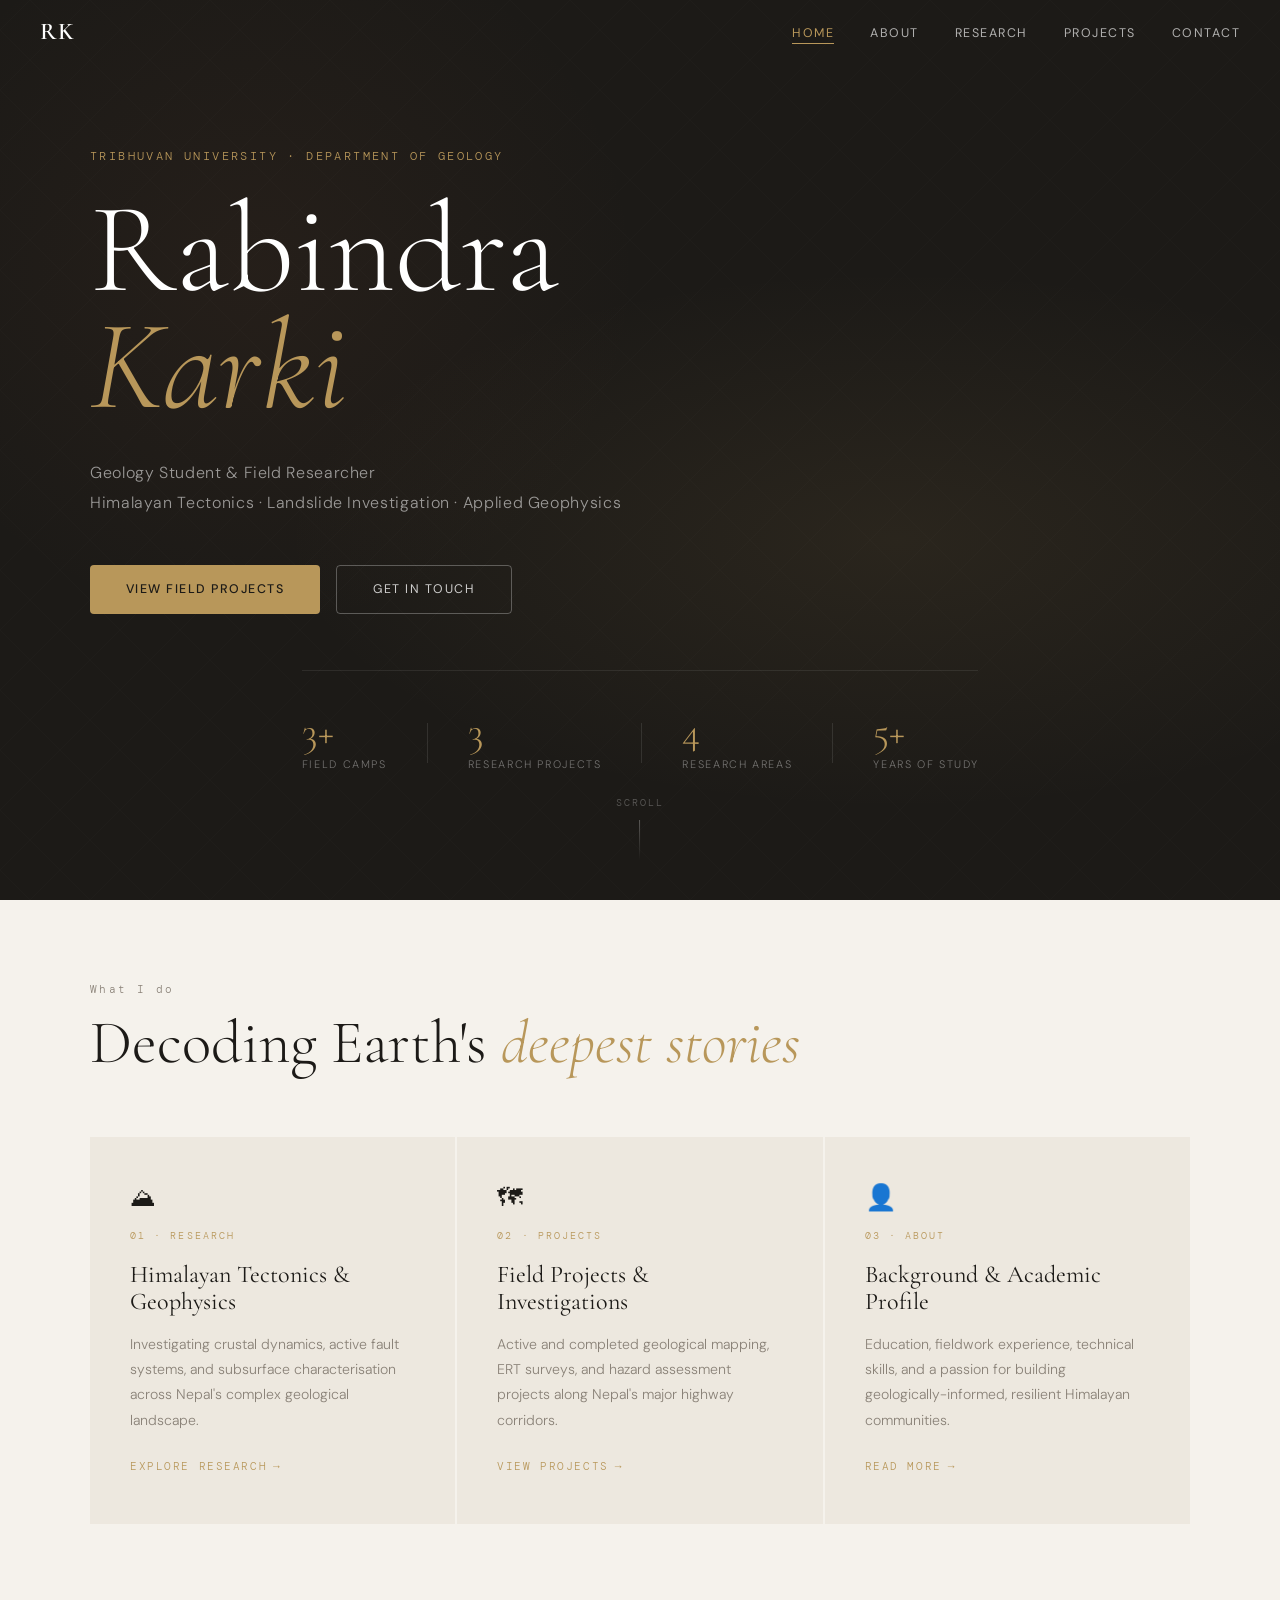
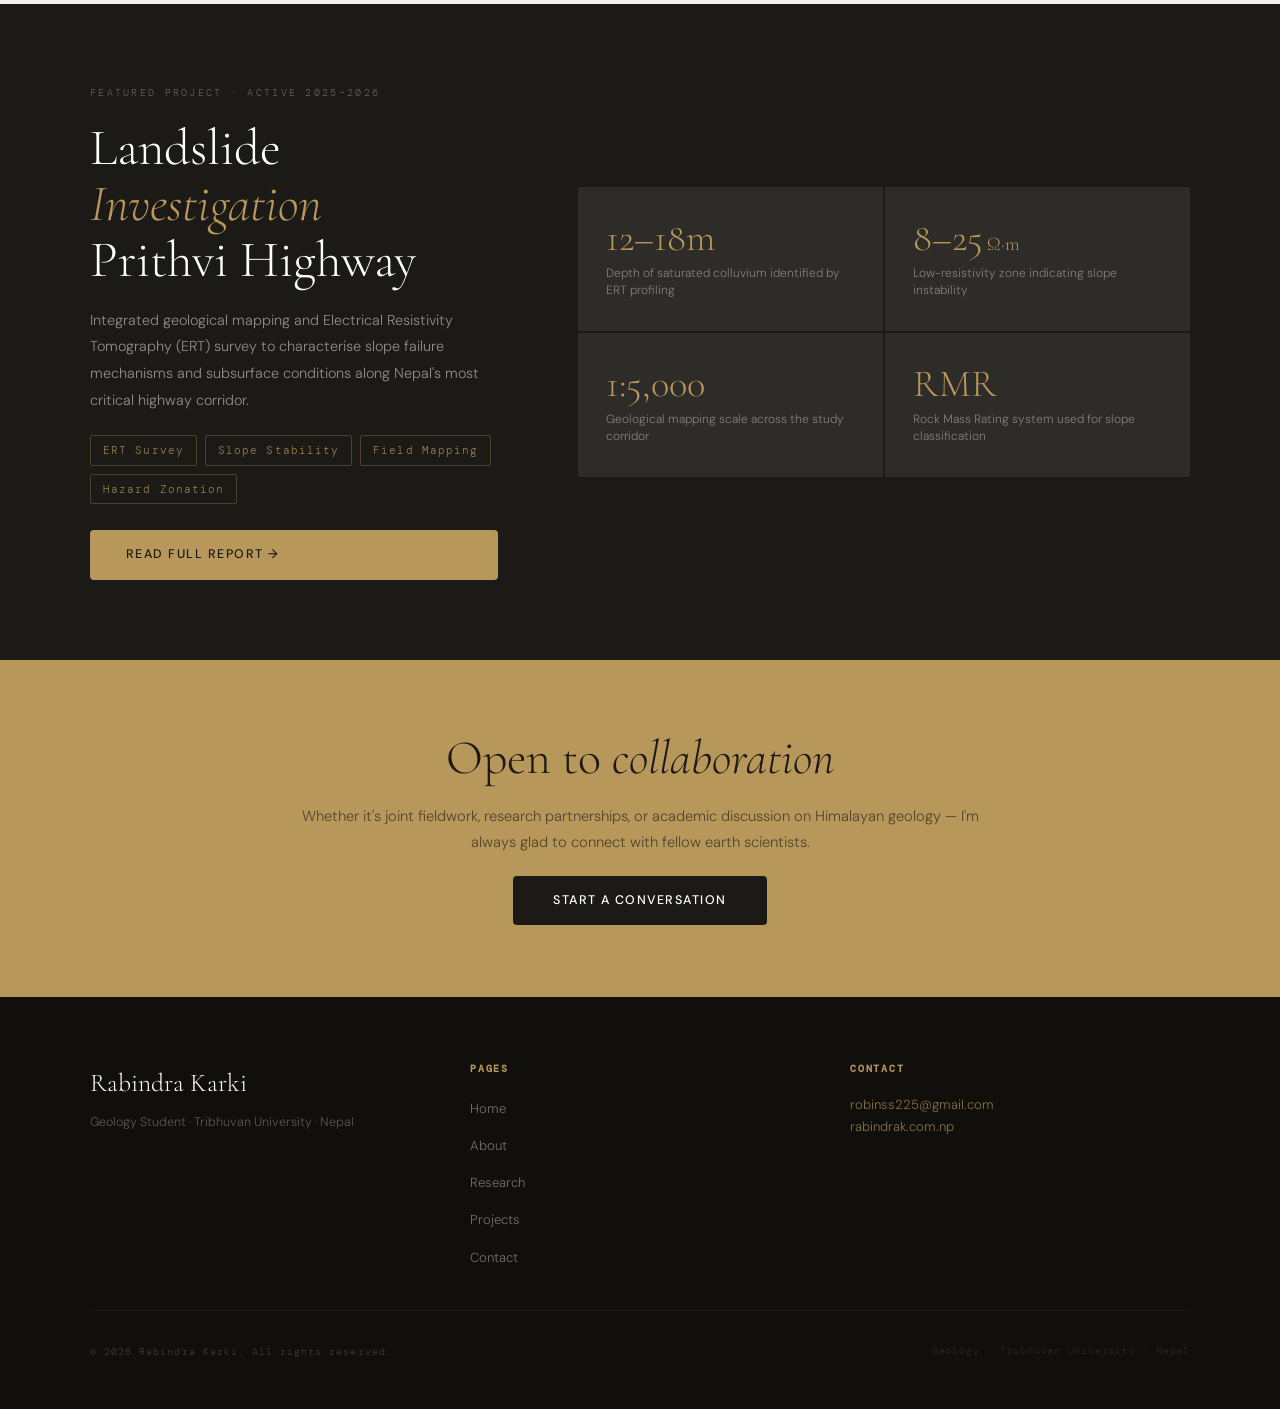
==== Website/index.html @ 02a3b2d4 "Uploaded codes" ====
<!DOCTYPE html>
<html lang="en">
<head>
  <meta charset="UTF-8" />
  <meta name="viewport" content="width=device-width, initial-scale=1.0" />
  <title>Rabindra Karki — Geologist & Researcher</title>
  <link rel="stylesheet" href="style.css" />
  <link rel="preconnect" href="https://fonts.googleapis.com" />
  <link rel="preconnect" href="https://fonts.gstatic.com" crossorigin />
  <link href="https://fonts.googleapis.com/css2?family=Cormorant+Garamond:ital,wght@0,300;0,400;0,600;1,300;1,400&family=DM+Sans:wght@300;400;500&family=DM+Mono:wght@400&display=swap" rel="stylesheet" />
</head>
<body>

  <!-- NAV -->
  <nav id="navbar">
    <a href="index.html" class="nav-logo">RK</a>
    <ul class="nav-links">
      <li><a href="index.html" class="active">Home</a></li>
      <li><a href="about.html">About</a></li>
      <li><a href="research.html">Research</a></li>
      <li><a href="projects.html">Projects</a></li>
      <li><a href="contact.html">Contact</a></li>
    </ul>
    <button class="menu-toggle" id="menuToggle"><span></span><span></span><span></span></button>
  </nav>
  <div class="mobile-menu" id="mobileMenu">
    <ul>
      <li><a href="index.html" class="mobile-link active">Home</a></li>
      <li><a href="about.html" class="mobile-link">About</a></li>
      <li><a href="research.html" class="mobile-link">Research</a></li>
      <li><a href="projects.html" class="mobile-link">Projects</a></li>
      <li><a href="contact.html" class="mobile-link">Contact</a></li>
    </ul>
  </div>

  <!-- HERO -->
  <section id="hero">
    <div class="hero-bg"><div class="geo-pattern"></div></div>
    <div class="hero-content">
      <span class="hero-tag reveal">Tribhuvan University · Department of Geology</span>
      <h1 class="reveal">
        <span class="name-line">Rabindra</span>
        <span class="name-line italic">Karki</span>
      </h1>
      <p class="hero-sub reveal">Geology Student &amp; Field Researcher<br>Himalayan Tectonics · Landslide Investigation · Applied Geophysics</p>
      <div class="hero-cta reveal">
        <a href="projects.html" class="btn-primary">View Field Projects</a>
        <a href="contact.html" class="btn-ghost">Get in Touch</a>
      </div>
    </div>
    <div class="hero-scroll">
      <span>Scroll</span>
      <div class="scroll-line"></div>
    </div>
    <div class="hero-stat-bar reveal">
      <div class="stat"><span class="stat-num">3+</span><span class="stat-label">Field Camps</span></div>
      <div class="stat-divider"></div>
      <div class="stat"><span class="stat-num">3</span><span class="stat-label">Research Projects</span></div>
      <div class="stat-divider"></div>
      <div class="stat"><span class="stat-num">4</span><span class="stat-label">Research Areas</span></div>
      <div class="stat-divider"></div>
      <div class="stat"><span class="stat-num">5+</span><span class="stat-label">Years of Study</span></div>
    </div>
  </section>

  <!-- SUMMARY CARDS -->
  <section style="background:var(--cream); padding:80px 40px;">
    <div class="section-inner">
      <div class="section-header reveal">
        <span class="section-num">What I do</span>
        <h2 class="section-heading">Decoding Earth's <em>deepest stories</em></h2>
      </div>
      <div class="summary-grid">
        <a href="research.html" class="summary-card reveal">
          <span class="summary-card-icon">⛰</span>
          <span class="summary-card-num">01 · Research</span>
          <h3>Himalayan Tectonics &amp; Geophysics</h3>
          <p>Investigating crustal dynamics, active fault systems, and subsurface characterisation across Nepal's complex geological landscape.</p>
          <span class="summary-card-link">Explore Research <span>→</span></span>
        </a>
        <a href="projects.html" class="summary-card reveal">
          <span class="summary-card-icon">🗺</span>
          <span class="summary-card-num">02 · Projects</span>
          <h3>Field Projects &amp; Investigations</h3>
          <p>Active and completed geological mapping, ERT surveys, and hazard assessment projects along Nepal's major highway corridors.</p>
          <span class="summary-card-link">View Projects <span>→</span></span>
        </a>
        <a href="about.html" class="summary-card reveal">
          <span class="summary-card-icon">👤</span>
          <span class="summary-card-num">03 · About</span>
          <h3>Background &amp; Academic Profile</h3>
          <p>Education, fieldwork experience, technical skills, and a passion for building geologically-informed, resilient Himalayan communities.</p>
          <span class="summary-card-link">Read More <span>→</span></span>
        </a>
      </div>
    </div>
  </section>

  <!-- FEATURED PROJECT -->
  <div class="featured-project">
    <div class="featured-project-inner">
      <div class="featured-project-meta reveal">
        <span class="featured-label">Featured Project · Active 2025–2026</span>
        <h2>Landslide <em>Investigation</em><br>Prithvi Highway</h2>
        <p class="featured-project-desc">Integrated geological mapping and Electrical Resistivity Tomography (ERT) survey to characterise slope failure mechanisms and subsurface conditions along Nepal's most critical highway corridor.</p>
        <div class="featured-badges">
          <span class="badge">ERT Survey</span>
          <span class="badge">Slope Stability</span>
          <span class="badge">Field Mapping</span>
          <span class="badge">Hazard Zonation</span>
        </div>
        <a href="project-landslide.html" class="btn-primary" style="margin-top:8px; display:inline-block;">Read Full Report →</a>
      </div>
      <div class="featured-project-stats reveal">
        <div class="fstat"><span class="fstat-value">12–18m</span><span class="fstat-label">Depth of saturated colluvium identified by ERT profiling</span></div>
        <div class="fstat"><span class="fstat-value">8–25<small style="font-size:1.2rem"> Ω·m</small></span><span class="fstat-label">Low-resistivity zone indicating slope instability</span></div>
        <div class="fstat"><span class="fstat-value">1:5,000</span><span class="fstat-label">Geological mapping scale across the study corridor</span></div>
        <div class="fstat"><span class="fstat-value">RMR</span><span class="fstat-label">Rock Mass Rating system used for slope classification</span></div>
      </div>
    </div>
  </div>

  <!-- CTA -->
  <div class="cta-strip">
    <div class="cta-strip-inner">
      <h2>Open to <em>collaboration</em></h2>
      <p>Whether it's joint fieldwork, research partnerships, or academic discussion on Himalayan geology — I'm always glad to connect with fellow earth scientists.</p>
      <a href="contact.html" class="btn-dark">Start a Conversation</a>
    </div>
  </div>

  <!-- FOOTER -->
  <footer>
    <div class="footer-inner">
      <div class="footer-brand">
        <span class="footer-logo">Rabindra Karki</span>
        <p class="footer-tagline">Geology Student · Tribhuvan University · Nepal</p>
      </div>
      <div class="footer-nav">
        <h5>Pages</h5>
        <ul>
          <li><a href="index.html">Home</a></li>
          <li><a href="about.html">About</a></li>
          <li><a href="research.html">Research</a></li>
          <li><a href="projects.html">Projects</a></li>
          <li><a href="contact.html">Contact</a></li>
        </ul>
      </div>
      <div class="footer-contact">
        <h5>Contact</h5>
        <p><a href="mailto:robinss225@gmail.com">robinss225@gmail.com</a><br><a href="https://rabindrak.com.np">rabindrak.com.np</a></p>
      </div>
    </div>
    <div class="footer-bottom">
      <span class="footer-copy">© 2026 Rabindra Karki. All rights reserved.</span>
      <span class="footer-credit">Geology · Tribhuvan University · Nepal</span>
    </div>
  </footer>

  <script src="script.js"></script>
</body>
</html>
---- Website/style.css ----
/* ============================================================
   RABINDRA KARKI — Multi-Page Geology Portfolio
   style.css · Shared across ALL pages
   Aesthetic: Editorial · Earth Tones · Refined
   ============================================================ */

/* ── CSS Variables ── */
:root {
  --stone:      #1c1a17;
  --slate:      #2e2c28;
  --earth:      #3d3830;
  --warm-gray:  #8a8278;
  --cream:      #f5f2ec;
  --parchment:  #ede8df;
  --gold:       #b8975a;
  --gold-light: #d4af6e;
  --rust:       #a05c3b;
  --white:      #ffffff;

  --font-display: 'Cormorant Garamond', serif;
  --font-body:    'DM Sans', sans-serif;
  --font-mono:    'DM Mono', monospace;

  --max-w:     1100px;
  --radius:    4px;
  --transition: 0.35s cubic-bezier(0.25, 0.46, 0.45, 0.94);
}

/* ── Reset ── */
*, *::before, *::after { box-sizing: border-box; margin: 0; padding: 0; }
html { scroll-behavior: smooth; font-size: 16px; }
body {
  background: var(--cream);
  color: var(--stone);
  font-family: var(--font-body);
  font-weight: 300;
  line-height: 1.7;
  overflow-x: hidden;
}
a { text-decoration: none; color: inherit; }
ul { list-style: none; }
img { max-width: 100%; display: block; }

/* ── Scroll Reveal ── */
.reveal { opacity: 0; transform: translateY(28px); transition: opacity 0.7s ease, transform 0.7s ease; }
.reveal.visible { opacity: 1; transform: translateY(0); }

/* ============================================================
   NAVIGATION
   ============================================================ */
#navbar {
  position: fixed; top: 0; left: 0; right: 0;
  z-index: 200;
  display: flex; align-items: center; justify-content: space-between;
  padding: 0 40px; height: 64px;
  background: transparent;
  transition: background var(--transition), box-shadow var(--transition);
}
#navbar.always-dark,
#navbar.scrolled {
  background: rgba(28,26,23,0.97);
  backdrop-filter: blur(12px);
  box-shadow: 0 1px 0 rgba(255,255,255,0.06);
}
.nav-logo {
  font-family: var(--font-display);
  font-size: 1.5rem; font-weight: 600;
  color: var(--white); letter-spacing: 0.05em;
  transition: color var(--transition);
}
.nav-logo:hover { color: var(--gold); }
.nav-links { display: flex; gap: 36px; }
.nav-links a {
  font-family: var(--font-body);
  font-size: 0.78rem; font-weight: 400;
  letter-spacing: 0.12em; text-transform: uppercase;
  color: rgba(255,255,255,0.65);
  transition: color var(--transition);
  position: relative;
}
.nav-links a::after {
  content: ''; position: absolute;
  bottom: -3px; left: 0;
  width: 0; height: 1px;
  background: var(--gold);
  transition: width var(--transition);
}
.nav-links a:hover { color: var(--white); }
.nav-links a:hover::after { width: 100%; }
.nav-links a.active { color: var(--gold); }
.nav-links a.active::after { width: 100%; }

.menu-toggle {
  display: none; flex-direction: column; gap: 5px;
  background: none; border: none; cursor: pointer; padding: 4px;
}
.menu-toggle span {
  display: block; width: 24px; height: 1.5px;
  background: var(--white); transition: var(--transition);
}

/* Mobile Menu */
.mobile-menu {
  display: none; position: fixed;
  top: 64px; left: 0; right: 0;
  background: var(--stone); z-index: 199;
  padding: 16px 0;
  border-top: 1px solid rgba(255,255,255,0.08);
  box-shadow: 0 8px 32px rgba(0,0,0,0.3);
}
.mobile-menu.open { display: block; }
.mobile-menu ul { display: flex; flex-direction: column; }
.mobile-menu a {
  display: block; padding: 13px 40px;
  font-size: 0.82rem; letter-spacing: 0.1em; text-transform: uppercase;
  color: rgba(255,255,255,0.65);
  transition: color var(--transition), background var(--transition);
}
.mobile-menu a:hover, .mobile-menu a.active {
  color: var(--gold); background: rgba(255,255,255,0.03);
}

/* ============================================================
   HERO — index.html full screen
   ============================================================ */
#hero {
  position: relative; min-height: 100vh;
  display: flex; flex-direction: column; justify-content: center;
  background: var(--stone); overflow: hidden;
  padding: 120px 40px 100px;
}
.hero-bg { position: absolute; inset: 0; z-index: 0; }
.geo-pattern {
  position: absolute; inset: 0;
  background-image:
    radial-gradient(ellipse 80% 50% at 70% 60%, rgba(184,151,90,0.09) 0%, transparent 60%),
    radial-gradient(ellipse 60% 80% at 20% 30%, rgba(160,92,59,0.07) 0%, transparent 50%);
}
.geo-pattern::before {
  content: ''; position: absolute; inset: 0;
  background-image: url("data:image/svg+xml,%3Csvg width='60' height='60' viewBox='0 0 60 60' xmlns='http://www.w3.org/2000/svg'%3E%3Cg fill='none'%3E%3Cg stroke='rgba(255,255,255,0.025)' stroke-width='0.5'%3E%3Cpath d='M30 0L60 30L30 60L0 30Z'/%3E%3C/g%3E%3C/g%3E%3C/svg%3E");
}
.hero-content { position: relative; z-index: 1; max-width: var(--max-w); margin: 0 auto; width: 100%; }
.hero-tag {
  font-family: var(--font-mono); font-size: 0.75rem;
  letter-spacing: 0.2em; text-transform: uppercase;
  color: var(--gold); margin-bottom: 24px; display: block;
}
#hero h1 {
  font-family: var(--font-display);
  font-size: clamp(4rem, 10vw, 9rem);
  font-weight: 300; line-height: 0.92;
  color: var(--white); margin-bottom: 32px;
}
.name-line { display: block; }
.name-line.italic { font-style: italic; color: var(--gold); }
.hero-sub {
  font-size: 1rem; font-weight: 300;
  color: rgba(255,255,255,0.55);
  letter-spacing: 0.04em; line-height: 1.85; margin-bottom: 48px;
}
.hero-cta { display: flex; gap: 16px; flex-wrap: wrap; }
.btn-primary {
  display: inline-block; padding: 14px 36px;
  background: var(--gold); color: var(--stone);
  font-size: 0.78rem; font-weight: 500;
  letter-spacing: 0.12em; text-transform: uppercase;
  border-radius: var(--radius);
  transition: background var(--transition), transform var(--transition);
}
.btn-primary:hover { background: var(--gold-light); transform: translateY(-2px); }
.btn-ghost {
  display: inline-block; padding: 13px 36px;
  border: 1px solid rgba(255,255,255,0.28);
  color: rgba(255,255,255,0.78);
  font-size: 0.78rem; font-weight: 400;
  letter-spacing: 0.12em; text-transform: uppercase;
  border-radius: var(--radius);
  transition: border-color var(--transition), color var(--transition);
}
.btn-ghost:hover { border-color: var(--gold); color: var(--gold); }

.hero-scroll {
  position: absolute; bottom: 40px; left: 50%;
  transform: translateX(-50%);
  display: flex; flex-direction: column; align-items: center; gap: 8px; z-index: 1;
}
.hero-scroll span {
  font-family: var(--font-mono); font-size: 0.62rem;
  letter-spacing: 0.2em; text-transform: uppercase;
  color: rgba(255,255,255,0.28);
}
.scroll-line {
  width: 1px; height: 40px;
  background: linear-gradient(to bottom, rgba(255,255,255,0.28), transparent);
  animation: scrollPulse 2s ease-in-out infinite;
}
@keyframes scrollPulse {
  0%, 100% { opacity: 0.3; transform: scaleY(1); }
  50%       { opacity: 0.9; transform: scaleY(1.15); }
}
.hero-stat-bar {
  position: relative; z-index: 1;
  max-width: var(--max-w); margin: 56px auto 0;
  display: flex; align-items: center; gap: 40px;
  padding-top: 40px; border-top: 1px solid rgba(255,255,255,0.08);
}
.stat { display: flex; flex-direction: column; gap: 4px; }
.stat-num {
  font-family: var(--font-display); font-size: 2.5rem;
  font-weight: 300; color: var(--gold); line-height: 1;
}
.stat-label {
  font-size: 0.68rem; letter-spacing: 0.15em;
  text-transform: uppercase; color: rgba(255,255,255,0.38);
}
.stat-divider { width: 1px; height: 40px; background: rgba(255,255,255,0.1); }

/* ============================================================
   PAGE HERO — Compact dark header for inner pages
   ============================================================ */
.page-hero {
  position: relative; background: var(--stone);
  padding: 140px 40px 80px; overflow: hidden;
}
.page-hero-bg {
  position: absolute; inset: 0;
  background-image: radial-gradient(ellipse 60% 100% at 80% 50%, rgba(184,151,90,0.07) 0%, transparent 55%);
}
.page-hero-bg::before {
  content: ''; position: absolute; inset: 0;
  background-image: url("data:image/svg+xml,%3Csvg width='60' height='60' viewBox='0 0 60 60' xmlns='http://www.w3.org/2000/svg'%3E%3Cg fill='none'%3E%3Cg stroke='rgba(255,255,255,0.025)' stroke-width='0.5'%3E%3Cpath d='M30 0L60 30L30 60L0 30Z'/%3E%3C/g%3E%3C/g%3E%3C/svg%3E");
}
.page-hero-inner { position: relative; z-index: 1; max-width: var(--max-w); margin: 0 auto; }
.breadcrumb {
  display: flex; align-items: center; gap: 8px; margin-bottom: 24px;
}
.breadcrumb a, .breadcrumb span {
  font-family: var(--font-mono); font-size: 0.65rem;
  letter-spacing: 0.15em; text-transform: uppercase;
  color: rgba(255,255,255,0.3);
  transition: color var(--transition);
}
.breadcrumb a:hover { color: var(--gold); }
.breadcrumb .sep { color: rgba(255,255,255,0.15); }
.breadcrumb .current { color: rgba(255,255,255,0.55); }
.page-hero-tag {
  font-family: var(--font-mono); font-size: 0.7rem;
  letter-spacing: 0.22em; text-transform: uppercase;
  color: var(--gold); display: block; margin-bottom: 16px;
}
.page-hero h1 {
  font-family: var(--font-display);
  font-size: clamp(2.8rem, 6vw, 5.5rem);
  font-weight: 300; line-height: 1; color: var(--white);
}
.page-hero h1 em { font-style: italic; color: var(--gold); }
.page-hero-sub {
  font-size: 0.95rem; color: rgba(255,255,255,0.45);
  margin-top: 18px; max-width: 600px; line-height: 1.8;
}

/* ============================================================
   SHARED SECTION UTILITIES
   ============================================================ */
section { padding: 96px 40px; }
.section-inner { max-width: var(--max-w); margin: 0 auto; }
.section-header { margin-bottom: 60px; }
.section-num {
  font-family: var(--font-mono); font-size: 0.68rem;
  letter-spacing: 0.22em; color: var(--warm-gray);
  display: block; margin-bottom: 12px;
}
.section-num.light { color: rgba(255,255,255,0.28); }
.section-heading {
  font-family: var(--font-display);
  font-size: clamp(2.2rem, 5vw, 3.8rem);
  font-weight: 300; line-height: 1.1; color: var(--stone);
}
.section-heading em { font-style: italic; color: var(--gold); }
.section-heading.light { color: var(--white); }

.dark-section   { background: var(--stone); }
.tinted-section { background: var(--parchment); }

.split-layout { display: grid; grid-template-columns: 140px 1fr; gap: 60px; align-items: start; }
.split-label  { display: flex; flex-direction: column; gap: 8px; padding-top: 10px; }
.section-tag  {
  font-family: var(--font-mono); font-size: 0.68rem;
  letter-spacing: 0.2em; text-transform: uppercase; color: var(--warm-gray);
}
.body-large {
  font-family: var(--font-display); font-size: 1.5rem;
  font-weight: 300; line-height: 1.65; color: var(--stone); margin-bottom: 24px;
}
.body-large.light { color: rgba(255,255,255,0.85); }
.body-text { font-size: 0.94rem; color: var(--warm-gray); line-height: 1.88; margin-bottom: 28px; }

/* Chips */
.chip-row { display: flex; flex-wrap: wrap; gap: 10px; margin-top: 8px; }
.chip {
  padding: 6px 16px;
  border: 1px solid rgba(184,151,90,0.38);
  color: var(--gold); font-size: 0.73rem;
  letter-spacing: 0.08em; border-radius: 100px;
  font-family: var(--font-mono); background: rgba(184,151,90,0.05);
  white-space: nowrap;
}

/* Buttons */
.btn-outline {
  display: inline-flex; align-items: center; gap: 8px;
  padding: 11px 28px;
  border: 1px solid rgba(28,26,23,0.22);
  color: var(--stone); font-size: 0.76rem; font-weight: 400;
  letter-spacing: 0.1em; text-transform: uppercase;
  border-radius: var(--radius);
  transition: border-color var(--transition), color var(--transition), background var(--transition);
}
.btn-outline:hover { border-color: var(--gold); color: var(--gold); background: rgba(184,151,90,0.04); }
.btn-outline .arrow { transition: transform var(--transition); }
.btn-outline:hover .arrow { transform: translateX(4px); }

.btn-dark {
  display: inline-block; padding: 14px 40px;
  background: var(--stone); color: var(--white);
  font-size: 0.78rem; font-weight: 500;
  letter-spacing: 0.12em; text-transform: uppercase;
  border-radius: var(--radius);
  transition: background var(--transition), transform var(--transition);
}
.btn-dark:hover { background: var(--slate); transform: translateY(-2px); }

/* ============================================================
   INDEX PAGE
   ============================================================ */
.summary-grid { display: grid; grid-template-columns: repeat(3, 1fr); gap: 2px; }
.summary-card {
  background: var(--parchment); padding: 48px 40px;
  display: flex; flex-direction: column; gap: 16px;
  transition: background var(--transition);
  position: relative; overflow: hidden;
}
.summary-card::before {
  content: ''; position: absolute; bottom: 0; left: 0;
  width: 0; height: 3px; background: var(--gold);
  transition: width 0.4s ease;
}
.summary-card:hover { background: var(--cream); }
.summary-card:hover::before { width: 100%; }
.summary-card-icon  { font-size: 1.6rem; line-height: 1; }
.summary-card-num   {
  font-family: var(--font-mono); font-size: 0.65rem;
  letter-spacing: 0.2em; text-transform: uppercase; color: var(--gold);
}
.summary-card h3    {
  font-family: var(--font-display); font-size: 1.5rem;
  font-weight: 400; color: var(--stone); line-height: 1.15;
}
.summary-card p     { font-size: 0.88rem; color: var(--warm-gray); line-height: 1.8; flex: 1; }
.summary-card-link  {
  font-family: var(--font-mono); font-size: 0.7rem;
  letter-spacing: 0.14em; text-transform: uppercase;
  color: var(--gold);
  display: inline-flex; align-items: center; gap: 6px; margin-top: 8px;
  transition: gap var(--transition);
}
.summary-card:hover .summary-card-link { gap: 12px; }

/* Featured project strip */
.featured-project     { background: var(--stone); padding: 80px 40px; }
.featured-project-inner {
  max-width: var(--max-w); margin: 0 auto;
  display: grid; grid-template-columns: 1fr 1.5fr; gap: 80px; align-items: center;
}
.featured-project-meta { display: flex; flex-direction: column; gap: 18px; }
.featured-label         {
  font-family: var(--font-mono); font-size: 0.65rem;
  letter-spacing: 0.22em; text-transform: uppercase; color: rgba(255,255,255,0.3);
}
.featured-project-meta h2 {
  font-family: var(--font-display);
  font-size: clamp(2rem, 4vw, 3.2rem);
  font-weight: 300; color: var(--white); line-height: 1.1;
}
.featured-project-meta h2 em { font-style: italic; color: var(--gold); }
.featured-project-desc { font-size: 0.9rem; color: rgba(255,255,255,0.5); line-height: 1.85; }
.featured-badges { display: flex; flex-wrap: wrap; gap: 8px; margin-top: 4px; }
.badge {
  font-family: var(--font-mono); font-size: 0.68rem;
  letter-spacing: 0.1em; padding: 5px 12px;
  border: 1px solid rgba(184,151,90,0.3);
  color: rgba(184,151,90,0.8); border-radius: 2px;
}
.featured-project-stats { display: grid; grid-template-columns: 1fr 1fr; gap: 2px; }
.fstat { background: var(--slate); padding: 32px 28px; display: flex; flex-direction: column; gap: 8px; }
.fstat-value {
  font-family: var(--font-display); font-size: 2.4rem;
  font-weight: 300; color: var(--gold); line-height: 1;
}
.fstat-label { font-size: 0.75rem; color: rgba(255,255,255,0.4); line-height: 1.4; }

/* CTA Strip */
.cta-strip { background: var(--gold); padding: 72px 40px; text-align: center; }
.cta-strip-inner {
  max-width: 680px; margin: 0 auto;
  display: flex; flex-direction: column; align-items: center; gap: 20px;
}
.cta-strip h2 {
  font-family: var(--font-display);
  font-size: clamp(2rem, 4vw, 3rem);
  font-weight: 300; color: var(--stone); line-height: 1.1;
}
.cta-strip h2 em { font-style: italic; }
.cta-strip p { font-size: 0.92rem; color: rgba(28,26,23,0.65); line-height: 1.75; }

/* ============================================================
   ABOUT PAGE
   ============================================================ */
.bio-layout { display: grid; grid-template-columns: 280px 1fr; gap: 72px; align-items: start; }
.photo-placeholder {
  width: 100%; aspect-ratio: 3/4;
  background: var(--slate);
  display: flex; flex-direction: column;
  align-items: center; justify-content: center; gap: 12px;
  color: rgba(255,255,255,0.2);
  font-family: var(--font-mono); font-size: 0.7rem; letter-spacing: 0.1em;
  border: 1px solid rgba(255,255,255,0.06);
}
.photo-placeholder .photo-icon { font-size: 2.5rem; }
.photo-caption {
  margin-top: 12px; font-family: var(--font-mono);
  font-size: 0.65rem; letter-spacing: 0.12em; text-transform: uppercase;
  color: var(--warm-gray); text-align: center;
}
.bio-photo img { width: 100%; aspect-ratio: 3/4; object-fit: cover; }

/* Timeline */
.timeline { display: flex; flex-direction: column; }
.timeline-item {
  display: grid; grid-template-columns: 180px 1fr; gap: 40px;
  padding: 40px 0; border-bottom: 1px solid rgba(28,26,23,0.09);
}
.timeline-item:first-child { border-top: 1px solid rgba(28,26,23,0.09); }
.timeline-date {
  font-family: var(--font-mono); font-size: 0.72rem;
  letter-spacing: 0.14em; color: var(--gold); padding-top: 6px;
}
.timeline-year { display: block; font-size: 0.62rem; color: var(--warm-gray); margin-top: 4px; }
.timeline-content h3 {
  font-family: var(--font-display); font-size: 1.45rem;
  font-weight: 400; color: var(--stone); margin-bottom: 6px; line-height: 1.2;
}
.timeline-content .institution {
  font-family: var(--font-mono); font-size: 0.72rem;
  letter-spacing: 0.1em; color: var(--warm-gray); margin-bottom: 14px; display: block;
}
.timeline-content p { font-size: 0.88rem; color: var(--warm-gray); line-height: 1.82; }

/* Values */
.values-grid { display: grid; grid-template-columns: repeat(3, 1fr); gap: 48px; }
.value-item  { display: flex; flex-direction: column; gap: 12px; }
.value-num   {
  font-family: var(--font-display); font-size: 3rem;
  font-weight: 300; color: rgba(184,151,90,0.22); line-height: 1;
}
.value-item h4 { font-family: var(--font-display); font-size: 1.2rem; font-weight: 400; color: var(--stone); }
.value-item p  { font-size: 0.87rem; color: var(--warm-gray); line-height: 1.8; }

/* Skills */
.skills-grid { display: grid; grid-template-columns: repeat(4, 1fr); gap: 40px; }
.skill-group-title {
  font-family: var(--font-mono); font-size: 0.68rem;
  letter-spacing: 0.18em; text-transform: uppercase; color: var(--gold);
  margin-bottom: 18px; padding-bottom: 12px;
  border-bottom: 1px solid rgba(184,151,90,0.28);
}
.skill-list li {
  font-size: 0.87rem; color: var(--warm-gray);
  padding: 9px 0; border-bottom: 1px solid rgba(28,26,23,0.06);
  line-height: 1.4; transition: color var(--transition);
}
.skill-list li:hover { color: var(--stone); }

/* ============================================================
   RESEARCH PAGE
   ============================================================ */
.research-areas { display: flex; flex-direction: column; gap: 0; }
.research-area {
  display: grid; grid-template-columns: 72px 1fr; gap: 0;
  border-bottom: 1px solid rgba(255,255,255,0.06);
}
.research-area:first-child { border-top: 1px solid rgba(255,255,255,0.06); }
.research-area-num {
  padding: 60px 0 60px 0;
  font-family: var(--font-display); font-size: 1rem;
  font-weight: 300; color: rgba(255,255,255,0.18);
  display: flex; align-items: flex-start; padding-top: 64px;
}
.research-area-body {
  padding: 60px 0 60px 48px;
  border-left: 1px solid rgba(255,255,255,0.06);
  display: grid; grid-template-columns: 1.2fr 1fr; gap: 56px;
}
.research-area-main h3 {
  font-family: var(--font-display); font-size: 2rem;
  font-weight: 300; color: var(--white); line-height: 1.1; margin-bottom: 18px;
}
.research-area-main h3 em { font-style: italic; color: var(--gold); }
.research-area-main p    {
  font-size: 0.9rem; color: rgba(255,255,255,0.5);
  line-height: 1.88; margin-bottom: 16px;
}
.research-area-side      { display: flex; flex-direction: column; gap: 28px; }
.research-side-block h5  {
  font-family: var(--font-mono); font-size: 0.65rem;
  letter-spacing: 0.2em; text-transform: uppercase;
  color: var(--gold); margin-bottom: 10px;
}
.research-side-block ul  { display: flex; flex-direction: column; gap: 6px; }
.research-side-block li  {
  font-size: 0.82rem; color: rgba(255,255,255,0.45);
  line-height: 1.5; padding-left: 14px; position: relative;
}
.research-side-block li::before {
  content: '—'; position: absolute; left: 0;
  color: rgba(184,151,90,0.4); font-size: 0.7rem;
}

/* Methods grid */
.methods-grid { display: grid; grid-template-columns: repeat(3, 1fr); gap: 2px; }
.method-card  {
  background: var(--parchment); padding: 40px 32px;
  transition: background var(--transition);
}
.method-card:hover { background: var(--cream); }
.method-icon  { font-size: 1.8rem; margin-bottom: 16px; display: block; }
.method-card h4 {
  font-family: var(--font-display); font-size: 1.2rem;
  font-weight: 400; color: var(--stone); margin-bottom: 10px;
}
.method-card p { font-size: 0.84rem; color: var(--warm-gray); line-height: 1.8; }

/* ============================================================
   PROJECTS PAGE
   ============================================================ */
.filter-bar   { display: flex; align-items: center; gap: 8px; margin-bottom: 52px; flex-wrap: wrap; }
.filter-label {
  font-family: var(--font-mono); font-size: 0.65rem;
  letter-spacing: 0.18em; text-transform: uppercase;
  color: var(--warm-gray); margin-right: 8px;
}
.filter-btn {
  padding: 7px 18px; background: none;
  border: 1px solid rgba(28,26,23,0.16);
  color: var(--warm-gray); font-family: var(--font-mono);
  font-size: 0.68rem; letter-spacing: 0.1em; text-transform: uppercase;
  border-radius: var(--radius); cursor: pointer;
  transition: all var(--transition);
}
.filter-btn:hover, .filter-btn.active {
  background: var(--stone); color: var(--white); border-color: var(--stone);
}
.projects-list { display: flex; flex-direction: column; }
.project-item {
  display: grid; grid-template-columns: 80px 1fr; gap: 40px;
  padding: 52px 0; border-bottom: 1px solid rgba(28,26,23,0.09);
  align-items: start; transition: opacity 0.3s ease;
}
.project-item:first-child { border-top: 1px solid rgba(28,26,23,0.09); }
.project-item.hidden      { display: none; }
.project-num {
  font-family: var(--font-display); font-size: 3rem;
  font-weight: 300; color: rgba(28,26,23,0.1); line-height: 1; padding-top: 6px;
}
.project-meta { display: flex; align-items: center; gap: 10px; margin-bottom: 12px; }
.project-status {
  font-family: var(--font-mono); font-size: 0.65rem;
  letter-spacing: 0.12em; text-transform: uppercase;
  color: var(--gold); background: rgba(184,151,90,0.1);
  padding: 3px 10px; border-radius: 2px;
}
.project-status.completed { color: var(--warm-gray); background: rgba(138,130,120,0.1); }
.project-period {
  font-family: var(--font-mono); font-size: 0.65rem;
  color: rgba(28,26,23,0.3); letter-spacing: 0.08em;
}
.project-body h3 {
  font-family: var(--font-display); font-size: 1.75rem;
  font-weight: 400; color: var(--stone); margin-bottom: 14px; line-height: 1.15;
}
.project-body p { font-size: 0.89rem; color: var(--warm-gray); line-height: 1.88; margin-bottom: 20px; }
.key-findings {
  background: var(--parchment); padding: 18px 20px;
  border-left: 2px solid var(--gold); margin-bottom: 20px;
}
.key-findings h5 {
  font-family: var(--font-mono); font-size: 0.65rem;
  letter-spacing: 0.16em; text-transform: uppercase;
  color: var(--gold); margin-bottom: 8px;
}
.key-findings p { font-size: 0.85rem; color: var(--stone); margin-bottom: 0; }
.project-tags { display: flex; flex-wrap: wrap; gap: 8px; margin-bottom: 24px; }
.project-tags span {
  font-size: 0.7rem; letter-spacing: 0.08em;
  padding: 4px 12px; border: 1px solid rgba(28,26,23,0.14);
  color: var(--warm-gray); border-radius: 2px;
}

/* ============================================================
   CONTACT PAGE
   ============================================================ */
.contact-page-layout { display: grid; grid-template-columns: 1fr 1.4fr; gap: 80px; align-items: start; }
.contact-info h2 {
  font-family: var(--font-display);
  font-size: clamp(2rem, 4vw, 3rem);
  font-weight: 300; color: var(--white); line-height: 1.1; margin-bottom: 20px;
}
.contact-info h2 em { font-style: italic; color: var(--gold); }
.contact-info .body-text { color: rgba(255,255,255,0.48); margin-bottom: 0; }
.contact-details { margin-top: 44px; display: flex; flex-direction: column; }
.contact-detail-item {
  display: grid; grid-template-columns: 42px 1fr; gap: 16px;
  align-items: center; padding: 18px 0;
  border-bottom: 1px solid rgba(255,255,255,0.06);
  transition: opacity var(--transition);
}
.contact-detail-item:first-child { border-top: 1px solid rgba(255,255,255,0.06); }
.contact-detail-item:hover { opacity: 0.75; }
.detail-icon {
  width: 38px; height: 38px; background: var(--slate);
  display: flex; align-items: center; justify-content: center;
  border-radius: var(--radius); font-size: 1rem;
}
.detail-text { display: flex; flex-direction: column; gap: 2px; }
.detail-label {
  font-family: var(--font-mono); font-size: 0.6rem;
  letter-spacing: 0.16em; text-transform: uppercase; color: rgba(255,255,255,0.28);
}
.detail-value { font-size: 0.88rem; color: rgba(255,255,255,0.7); }
.collab-note {
  margin-top: 40px; padding: 20px 24px;
  background: rgba(184,151,90,0.08);
  border: 1px solid rgba(184,151,90,0.2); border-radius: var(--radius);
}
.collab-note h5 {
  font-family: var(--font-mono); font-size: 0.65rem;
  letter-spacing: 0.18em; text-transform: uppercase;
  color: var(--gold); margin-bottom: 8px;
}
.collab-note p { font-size: 0.84rem; color: rgba(255,255,255,0.45); line-height: 1.75; }

.contact-form-wrapper {
  background: var(--slate); padding: 48px;
  border-radius: var(--radius); border: 1px solid rgba(255,255,255,0.05);
}
.contact-form-wrapper h3 {
  font-family: var(--font-display); font-size: 1.6rem;
  font-weight: 300; color: var(--white); margin-bottom: 32px;
}
.contact-form { display: flex; flex-direction: column; gap: 20px; }
.form-row { display: grid; grid-template-columns: 1fr 1fr; gap: 16px; }
.form-group { display: flex; flex-direction: column; gap: 8px; }
.form-group label {
  font-family: var(--font-mono); font-size: 0.65rem;
  letter-spacing: 0.18em; text-transform: uppercase; color: rgba(255,255,255,0.35);
}
.form-group input,
.form-group textarea,
.form-group select {
  background: rgba(255,255,255,0.05);
  border: 1px solid rgba(255,255,255,0.1);
  border-radius: var(--radius); padding: 13px 16px;
  font-family: var(--font-body); font-size: 0.88rem; color: var(--white);
  outline: none; transition: border-color var(--transition), background var(--transition);
  resize: vertical; -webkit-appearance: none;
}
.form-group select option { background: var(--slate); color: var(--white); }
.form-group input::placeholder,
.form-group textarea::placeholder { color: rgba(255,255,255,0.2); }
.form-group input:focus,
.form-group textarea:focus,
.form-group select:focus { border-color: var(--gold); background: rgba(255,255,255,0.07); }
.btn-submit {
  padding: 14px 36px; background: var(--gold); color: var(--stone);
  font-family: var(--font-body); font-size: 0.78rem; font-weight: 500;
  letter-spacing: 0.12em; text-transform: uppercase;
  border: none; border-radius: var(--radius); cursor: pointer;
  transition: background var(--transition), transform var(--transition);
  align-self: flex-start;
}
.btn-submit:hover { background: var(--gold-light); transform: translateY(-2px); }
.btn-submit:disabled { opacity: 0.6; cursor: not-allowed; transform: none; }
.form-note { font-size: 0.82rem; color: var(--gold); min-height: 20px; }

/* ============================================================
   ARTICLE / DETAIL PAGES
   ============================================================ */
.article-page { background: var(--cream); padding: 80px 40px; }
.article-inner {
  max-width: var(--max-w); margin: 0 auto;
  display: grid; grid-template-columns: 260px 1fr;
  gap: 72px; align-items: start;
}
.article-sidebar {
  position: sticky; top: 84px;
  display: flex; flex-direction: column; gap: 28px;
}
.sidebar-block h5 {
  font-family: var(--font-mono); font-size: 0.65rem;
  letter-spacing: 0.18em; text-transform: uppercase;
  color: var(--gold); margin-bottom: 14px; padding-bottom: 10px;
  border-bottom: 1px solid rgba(184,151,90,0.25);
}
.sidebar-block ul { display: flex; flex-direction: column; gap: 0; }
.sidebar-block li {
  display: flex; justify-content: space-between;
  font-size: 0.82rem; color: var(--warm-gray);
  padding: 8px 0; border-bottom: 1px solid rgba(28,26,23,0.06);
}
.sidebar-block li span:first-child { color: var(--stone); font-weight: 400; }
.sidebar-nav { display: flex; flex-direction: column; gap: 2px; }
.sidebar-nav a {
  font-size: 0.82rem; color: var(--warm-gray); padding: 10px 14px;
  border-radius: var(--radius); transition: all var(--transition);
  border: 1px solid transparent;
}
.sidebar-nav a:hover { color: var(--stone); background: var(--parchment); border-color: rgba(28,26,23,0.08); }
.sidebar-nav a.current { color: var(--gold); background: rgba(184,151,90,0.07); border-color: rgba(184,151,90,0.2); }

/* Article content typography */
.article-content h2 {
  font-family: var(--font-display); font-size: 1.9rem;
  font-weight: 300; color: var(--stone);
  margin: 52px 0 18px; line-height: 1.1;
}
.article-content h2:first-child { margin-top: 0; }
.article-content h3 {
  font-family: var(--font-display); font-size: 1.3rem;
  font-weight: 400; color: var(--stone);
  margin: 32px 0 12px; line-height: 1.2;
}
.article-content p {
  font-size: 0.95rem; color: var(--warm-gray);
  line-height: 1.92; margin-bottom: 20px;
}
.article-content .lead {
  font-family: var(--font-display); font-size: 1.3rem;
  font-weight: 300; color: var(--stone);
  line-height: 1.65; margin-bottom: 32px;
}
.article-list { list-style: none; display: flex; flex-direction: column; gap: 10px; margin-bottom: 28px; }
.article-list li {
  font-size: 0.92rem; color: var(--warm-gray);
  padding-left: 20px; position: relative; line-height: 1.72;
}
.article-list li::before {
  content: '→'; position: absolute; left: 0;
  color: var(--gold); font-size: 0.8rem;
}

/* Callout / highlight box */
.article-callout {
  background: var(--parchment); padding: 24px 28px;
  border-left: 3px solid var(--gold);
  margin: 28px 0; border-radius: 0 var(--radius) var(--radius) 0;
}
.article-callout h5 {
  font-family: var(--font-mono); font-size: 0.65rem;
  letter-spacing: 0.18em; text-transform: uppercase;
  color: var(--gold); margin-bottom: 10px;
}
.article-callout p { font-size: 0.88rem; color: var(--stone); line-height: 1.8; margin-bottom: 0; }

/* Data table in articles */
.article-table { width: 100%; border-collapse: collapse; margin: 28px 0; font-size: 0.86rem; }
.article-table th {
  font-family: var(--font-mono); font-size: 0.65rem;
  letter-spacing: 0.14em; text-transform: uppercase;
  color: var(--gold); padding: 12px 16px;
  border-bottom: 1px solid rgba(184,151,90,0.3);
  text-align: left; background: var(--parchment);
}
.article-table td {
  padding: 12px 16px; color: var(--warm-gray);
  border-bottom: 1px solid rgba(28,26,23,0.06);
  vertical-align: top; line-height: 1.6;
}
.article-table tr:hover td { background: rgba(245,242,236,0.6); color: var(--stone); }

/* Article navigation (prev/next) */
.article-nav {
  display: grid; grid-template-columns: 1fr 1fr; gap: 2px;
  margin-top: 64px; padding-top: 48px;
  border-top: 1px solid rgba(28,26,23,0.09);
}
.article-nav-item {
  background: var(--parchment); padding: 28px 32px;
  display: flex; flex-direction: column; gap: 8px;
  transition: background var(--transition);
}
.article-nav-item:hover { background: var(--cream); }
.article-nav-item.next { align-items: flex-end; text-align: right; }
.nav-direction {
  font-family: var(--font-mono); font-size: 0.62rem;
  letter-spacing: 0.16em; text-transform: uppercase; color: var(--warm-gray);
}
.nav-title {
  font-family: var(--font-display); font-size: 1.1rem;
  font-weight: 400; color: var(--stone); line-height: 1.2;
  transition: color var(--transition);
}
.article-nav-item:hover .nav-title { color: var(--gold); }

/* ============================================================
   FOOTER
   ============================================================ */
footer { background: #100f0c; padding: 64px 40px 48px; }
.footer-inner {
  max-width: var(--max-w); margin: 0 auto;
  display: grid; grid-template-columns: 1fr 1fr 1fr; gap: 40px;
  padding-bottom: 40px; border-bottom: 1px solid rgba(255,255,255,0.05);
  margin-bottom: 32px;
}
.footer-brand  { display: flex; flex-direction: column; gap: 8px; }
.footer-logo   { font-family: var(--font-display); font-size: 1.6rem; font-weight: 300; color: var(--white); }
.footer-tagline { font-size: 0.78rem; color: rgba(255,255,255,0.3); line-height: 1.6; }
.footer-nav h5,
.footer-contact h5 {
  font-family: var(--font-mono); font-size: 0.62rem;
  letter-spacing: 0.18em; text-transform: uppercase;
  color: var(--gold); margin-bottom: 16px;
}
.footer-nav ul  { display: flex; flex-direction: column; gap: 10px; }
.footer-nav a   { font-size: 0.82rem; color: rgba(255,255,255,0.4); transition: color var(--transition); }
.footer-nav a:hover { color: rgba(255,255,255,0.8); }
.footer-contact p { font-size: 0.82rem; color: rgba(255,255,255,0.4); line-height: 1.7; }
.footer-contact a { color: rgba(184,151,90,0.7); transition: color var(--transition); }
.footer-contact a:hover { color: var(--gold); }
.footer-bottom {
  max-width: var(--max-w); margin: 0 auto;
  display: flex; align-items: center; justify-content: space-between; flex-wrap: wrap; gap: 12px;
}
.footer-copy   { font-family: var(--font-mono); font-size: 0.65rem; color: rgba(255,255,255,0.18); letter-spacing: 0.1em; }
.footer-credit { font-family: var(--font-mono); font-size: 0.62rem; color: rgba(255,255,255,0.1); letter-spacing: 0.08em; }

/* ============================================================
   RESPONSIVE
   ============================================================ */
@media (max-width: 960px) {
  .nav-links   { display: none; }
  .menu-toggle { display: flex; }

  .summary-grid { grid-template-columns: 1fr; }
  .bio-layout   { grid-template-columns: 1fr; gap: 40px; }
  .photo-placeholder { aspect-ratio: 4/3; }

  .featured-project-inner { grid-template-columns: 1fr; gap: 48px; }
  .featured-project-stats { grid-template-columns: repeat(2,1fr); }

  .values-grid  { grid-template-columns: 1fr; gap: 32px; }
  .research-area { grid-template-columns: 1fr; }
  .research-area-num  { padding: 32px 0 0; }
  .research-area-body { grid-template-columns: 1fr; gap: 32px; border-left: none; padding-left: 0; }
  .methods-grid { grid-template-columns: 1fr; gap: 2px; }
  .project-item { grid-template-columns: 1fr; gap: 12px; }
  .project-num  { font-size: 2rem; }
  .contact-page-layout { grid-template-columns: 1fr; gap: 48px; }
  .contact-form-wrapper { padding: 32px 24px; }
  .skills-grid  { grid-template-columns: repeat(2,1fr); gap: 28px; }
  .timeline-item { grid-template-columns: 1fr; gap: 6px; }
  .footer-inner  { grid-template-columns: 1fr; gap: 32px; }

  .article-inner { grid-template-columns: 1fr; gap: 40px; }
  .article-sidebar { position: static; }
  .article-nav { grid-template-columns: 1fr; }
}

@media (max-width: 600px) {
  section { padding: 64px 20px; }
  .page-hero { padding: 120px 20px 60px; }
  #hero { padding: 100px 20px 80px; }
  #navbar { padding: 0 20px; }
  .mobile-menu a { padding: 13px 20px; }
  .split-layout { grid-template-columns: 1fr; gap: 16px; }
  .split-label  { flex-direction: row; align-items: center; }
  .form-row     { grid-template-columns: 1fr; }
  .hero-stat-bar { flex-wrap: wrap; gap: 20px; }
  .stat-divider  { display: none; }
  .skills-grid   { grid-template-columns: 1fr; }
  .article-page  { padding: 56px 20px; }
  footer { padding: 48px 20px 32px; }
  .footer-bottom { flex-direction: column; align-items: flex-start; gap: 6px; }
}
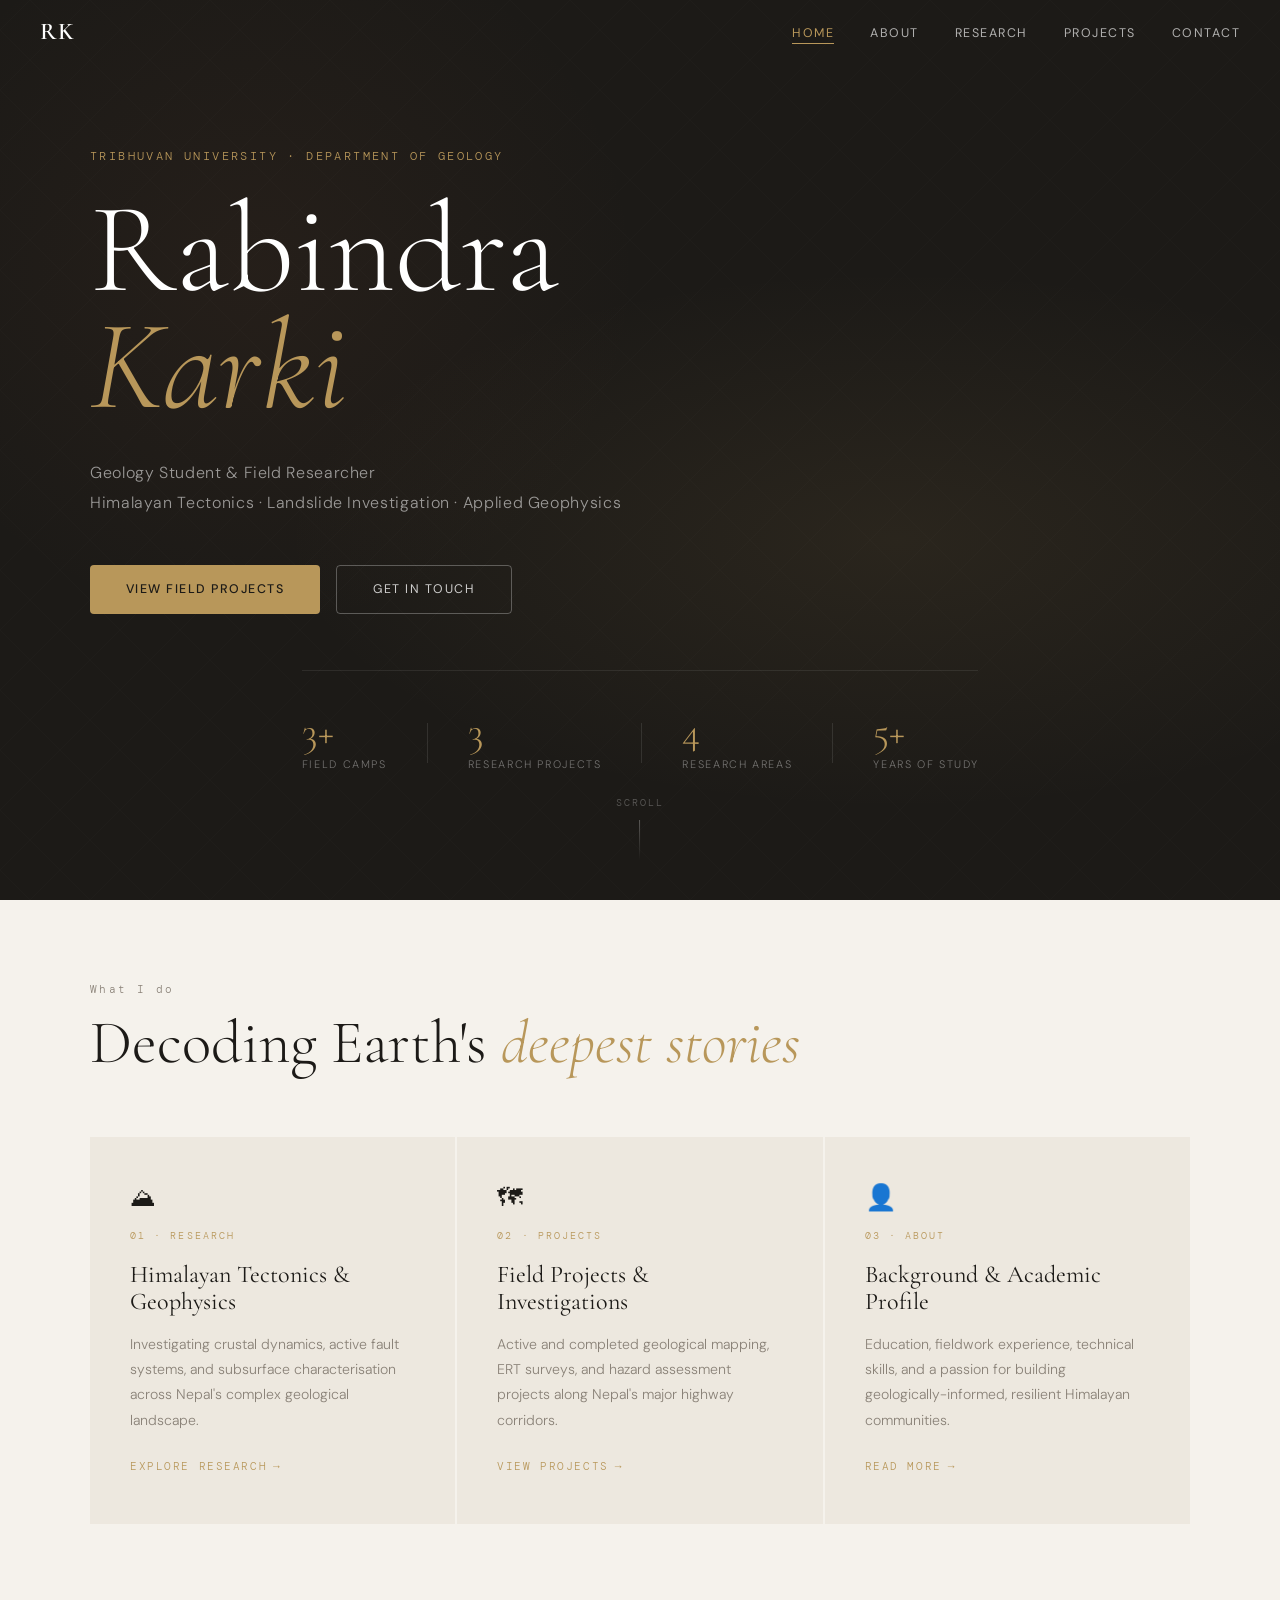
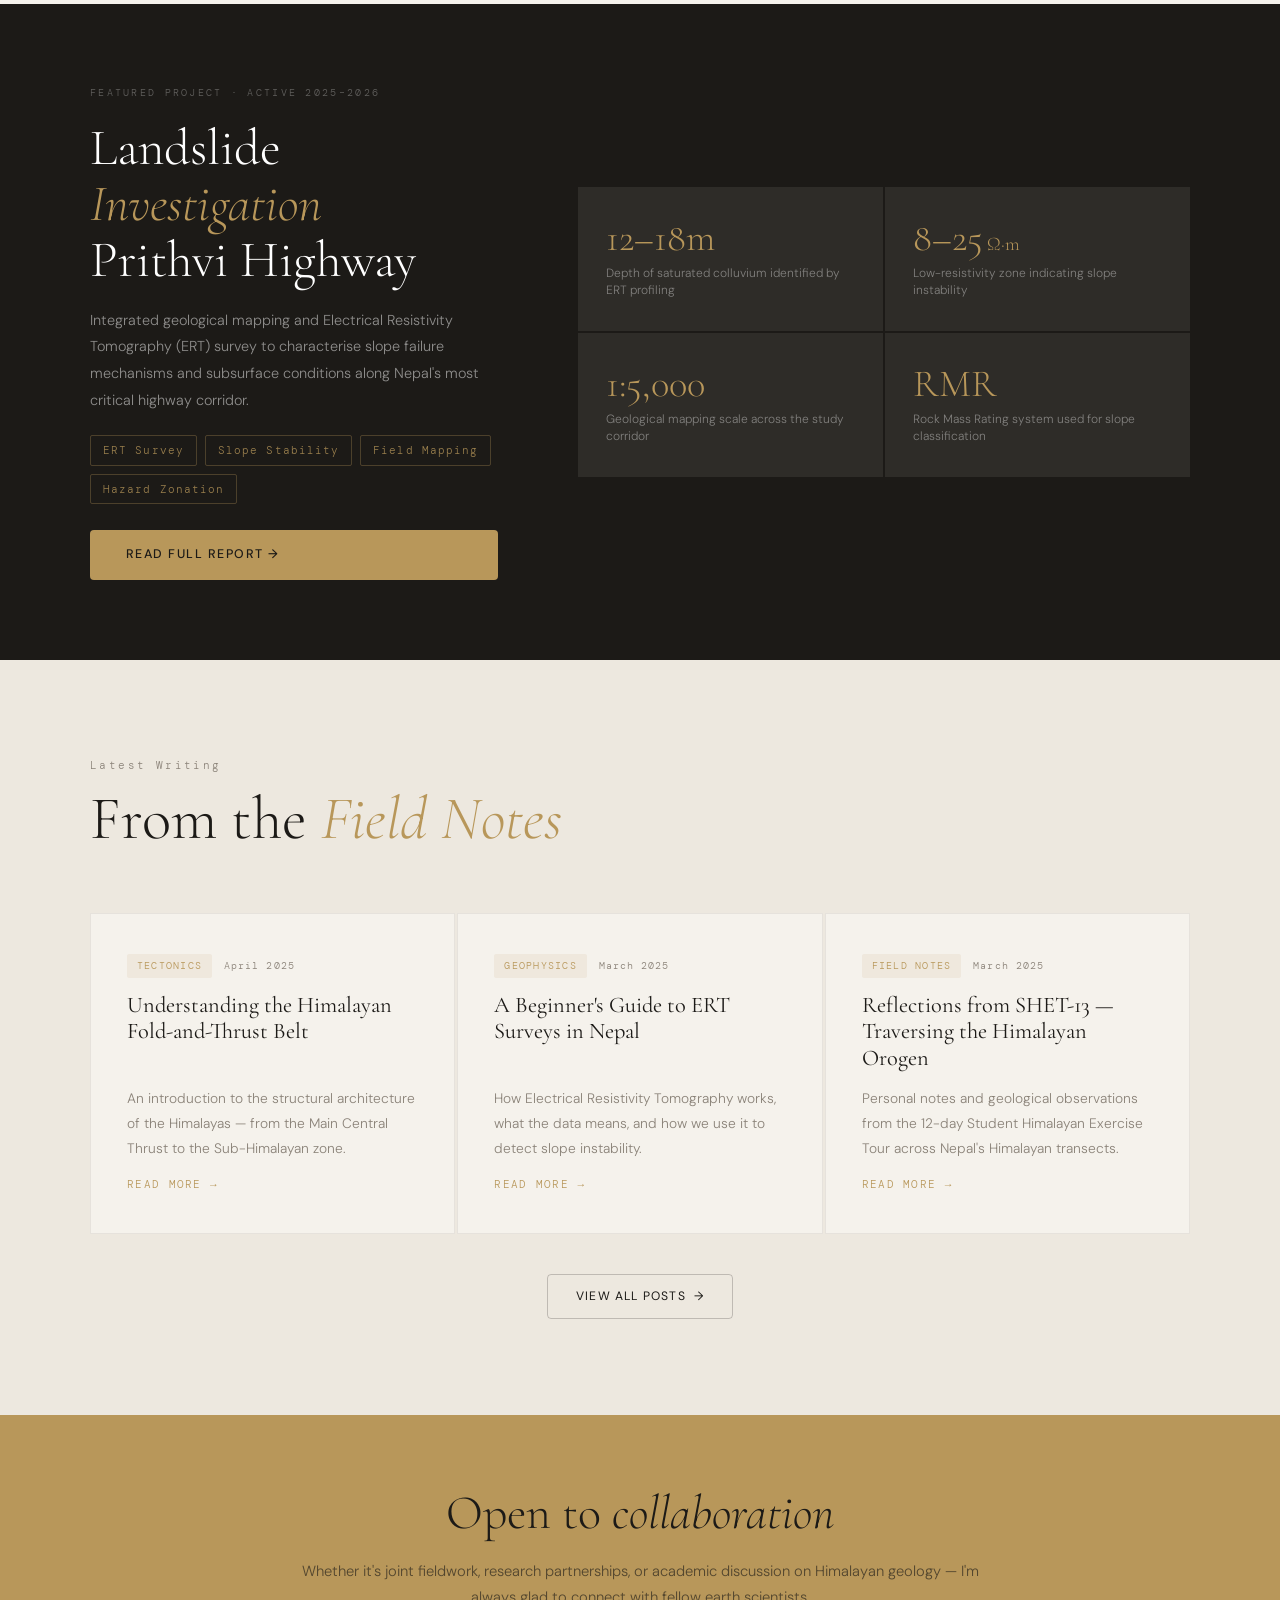
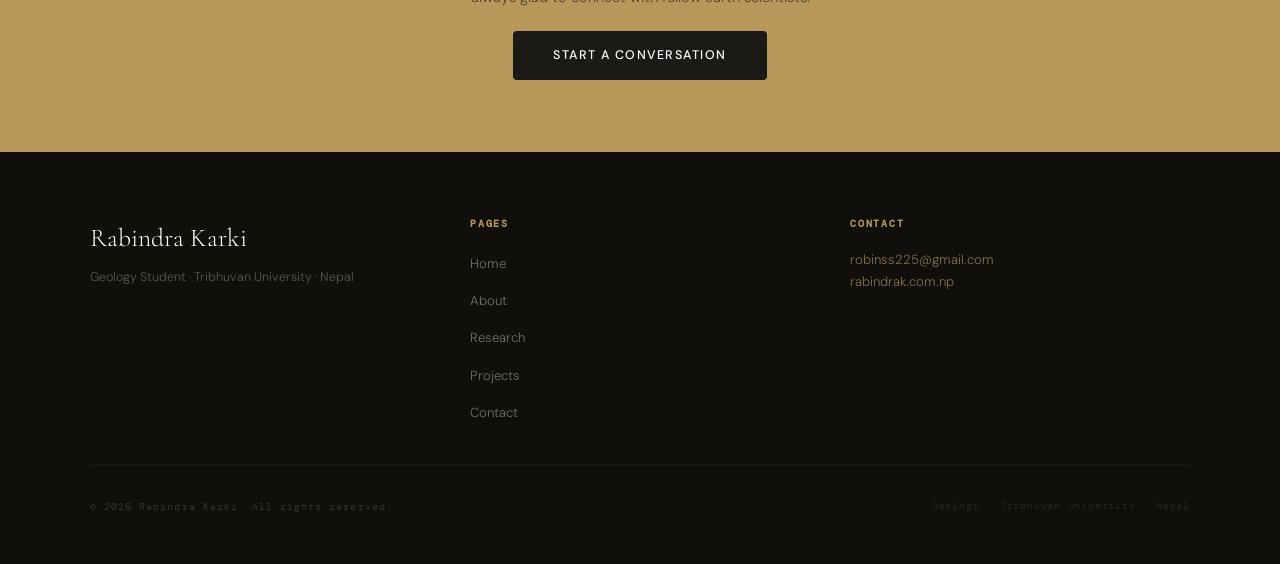
==== commit 34529991: "Blog Section added" ====
--- a/Website/index.html
+++ b/Website/index.html
@@ -119,6 +119,51 @@
       </div>
     </div>
   </div>
+<!-- BLOG SECTION -->
+<section class="blog-section">
+  <div class="section-inner">
+    <div class="section-header reveal">
+      <span class="section-num">Latest Writing</span>
+      <h2 class="section-heading">From the <em>Field Notes</em></h2>
+    </div>
+    <div class="blog-grid">
+
+      <a href="blog/himalayan-tectonics-intro.html" class="blog-card reveal">
+        <div class="blog-card-meta">
+          <span class="blog-tag">Tectonics</span>
+          <span class="blog-date">April 2025</span>
+        </div>
+        <h3>Understanding the Himalayan Fold-and-Thrust Belt</h3>
+        <p>An introduction to the structural architecture of the Himalayas — from the Main Central Thrust to the Sub-Himalayan zone.</p>
+        <span class="blog-read">Read More →</span>
+      </a>
+
+      <a href="blog/ert-survey-guide.html" class="blog-card reveal">
+        <div class="blog-card-meta">
+          <span class="blog-tag">Geophysics</span>
+          <span class="blog-date">March 2025</span>
+        </div>
+        <h3>A Beginner's Guide to ERT Surveys in Nepal</h3>
+        <p>How Electrical Resistivity Tomography works, what the data means, and how we use it to detect slope instability.</p>
+        <span class="blog-read">Read More →</span>
+      </a>
+
+      <a href="blog/shet13-reflection.html" class="blog-card reveal">
+        <div class="blog-card-meta">
+          <span class="blog-tag">Field Notes</span>
+          <span class="blog-date">March 2025</span>
+        </div>
+        <h3>Reflections from SHET-13 — Traversing the Himalayan Orogen</h3>
+        <p>Personal notes and geological observations from the 12-day Student Himalayan Exercise Tour across Nepal's Himalayan transects.</p>
+        <span class="blog-read">Read More →</span>
+      </a>
+
+    </div>
+    <div class="blog-footer reveal">
+      <a href="blog.html" class="btn-outline">View All Posts <span class="arrow">→</span></a>
+    </div>
+  </div>
+</section>
 
   <!-- CTA -->
   <div class="cta-strip">
--- a/Website/style.css
+++ b/Website/style.css
@@ -892,3 +892,100 @@
   footer { padding: 48px 20px 32px; }
   .footer-bottom { flex-direction: column; align-items: flex-start; gap: 6px; }
 }
+
+/* ============================================================
+   BLOG SECTION
+   ============================================================ */
+.blog-section { background: var(--parchment); }
+
+.blog-grid {
+  display: grid;
+  grid-template-columns: repeat(3, 1fr);
+  gap: 2px;
+  margin-bottom: 40px;
+}
+
+.blog-card {
+  background: var(--cream);
+  padding: 40px 36px;
+  display: flex;
+  flex-direction: column;
+  gap: 14px;
+  transition: background var(--transition);
+  position: relative;
+  overflow: hidden;
+  border: 1px solid rgba(28,26,23,0.07);
+}
+
+.blog-card::after {
+  content: '';
+  position: absolute;
+  bottom: 0; left: 0;
+  width: 0; height: 2px;
+  background: var(--gold);
+  transition: width 0.4s ease;
+}
+
+.blog-card:hover { background: var(--white); }
+.blog-card:hover::after { width: 100%; }
+
+.blog-card-meta {
+  display: flex;
+  align-items: center;
+  gap: 12px;
+}
+
+.blog-tag {
+  font-family: var(--font-mono);
+  font-size: 0.65rem;
+  letter-spacing: 0.12em;
+  text-transform: uppercase;
+  color: var(--gold);
+  background: rgba(184,151,90,0.1);
+  padding: 3px 10px;
+  border-radius: 2px;
+}
+
+.blog-date {
+  font-family: var(--font-mono);
+  font-size: 0.65rem;
+  letter-spacing: 0.1em;
+  color: var(--warm-gray);
+}
+
+.blog-card h3 {
+  font-family: var(--font-display);
+  font-size: 1.4rem;
+  font-weight: 400;
+  color: var(--stone);
+  line-height: 1.2;
+  flex: 1;
+}
+
+.blog-card p {
+  font-size: 0.86rem;
+  color: var(--warm-gray);
+  line-height: 1.8;
+}
+
+.blog-read {
+  font-family: var(--font-mono);
+  font-size: 0.68rem;
+  letter-spacing: 0.12em;
+  text-transform: uppercase;
+  color: var(--gold);
+  transition: letter-spacing var(--transition);
+}
+
+.blog-card:hover .blog-read { letter-spacing: 0.18em; }
+
+.blog-footer {
+  display: flex;
+  justify-content: center;
+  margin-top: 8px;
+}
+
+/* Blog responsive */
+@media (max-width: 960px) {
+  .blog-grid { grid-template-columns: 1fr; }
+}
